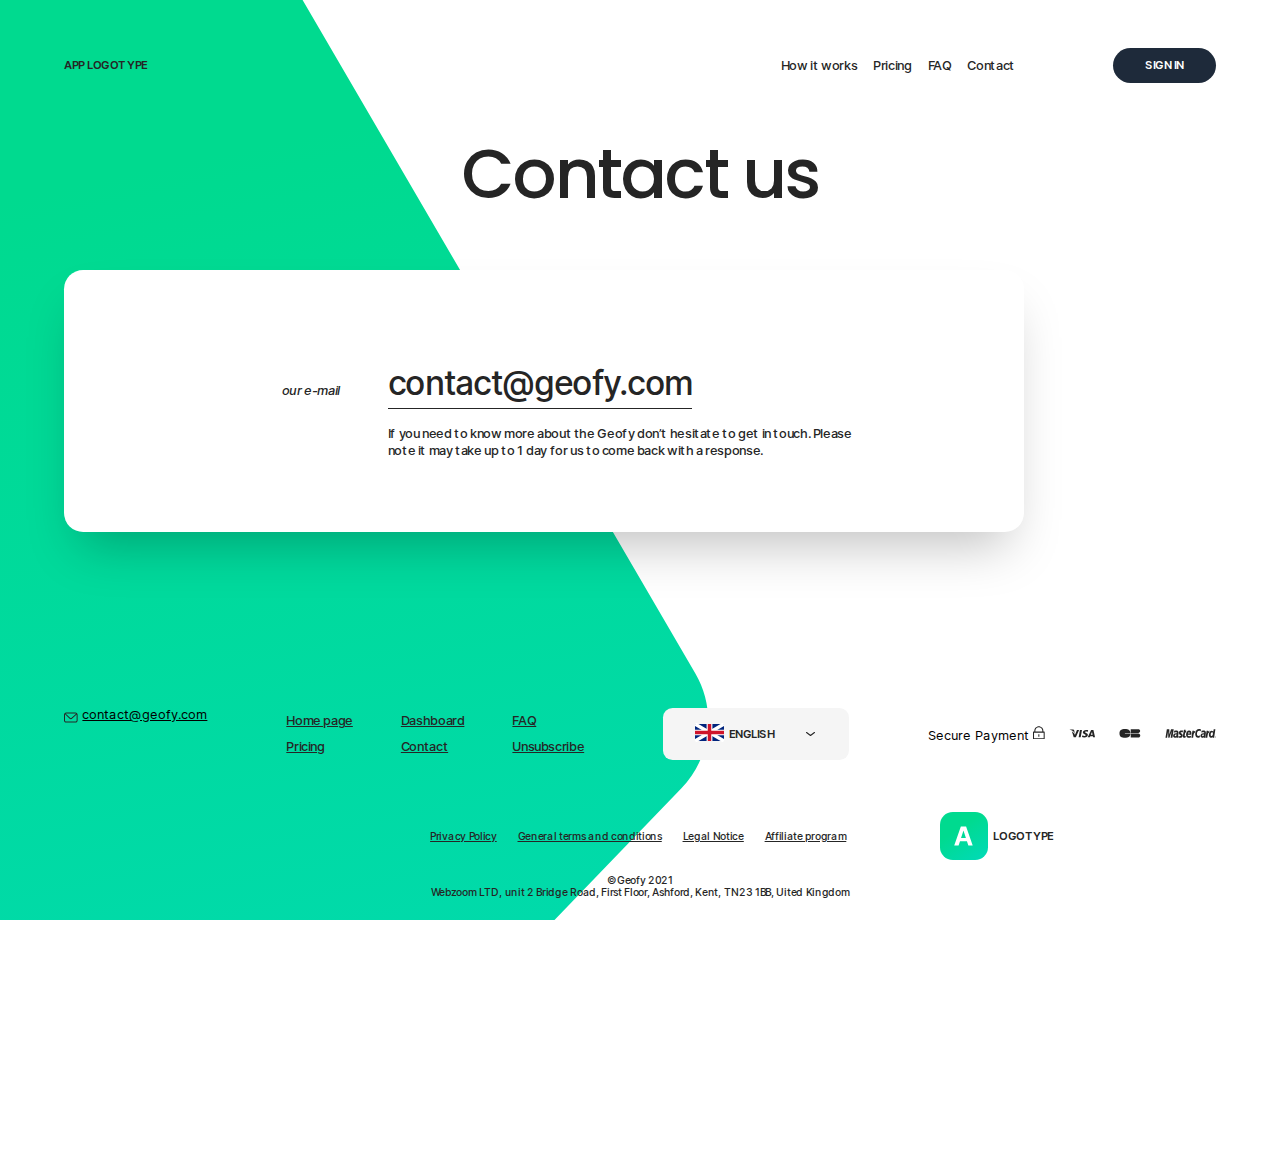
==== contact.html @ 16c87822 "Версия без попапа" ====
<!DOCTYPE html>
<html lang="en">

<head>
  <title>Site was developed by Vlas</title>
  <meta charset="UTF-8">
  <meta name="viewport" content="width=device-width, initial-scale=1.0">
  <meta name="description" content="Description of website">
  <meta name="keywords" content="Website">
  <!-- Inter FONT -->
  <link rel="stylesheet" href="fonts/inter/stylesheet.css">
  <!-- Manrope FONT -->
  <link rel="stylesheet" href="fonts/manrope/stylesheet.css">
  <!-- Poppins FONT -->
  <link rel="stylesheet" href="fonts/poppins/stylesheet.css">
  <!-- Slick SLIDER -->
  <link rel="stylesheet" href="css/slick/slick-theme.css">
  <link rel="stylesheet" href="css/slick/slick.css">
  <!-- Slick SLIDER -->
  <link rel="stylesheet" href="css/animate.css">
  <link rel="stylesheet" href="css/style.css">
</head>

<body>
  <header>
    <div class="wrapper">
      <div class="header"><a class="header__logo" href="index.html">App Logotype</a>
        <nav class="header__menu">
          <ul>
            <li><a href="index.html#how-id">How it works</a>
            </li>
            <li><a href="pricing.html">Pricing</a>
            </li>
            <li><a href="faq.html">FAQ</a>
            </li>
            <li><a href="contact.html">Contact</a>
            </li>
          </ul>
        </nav>
        <button class="header__singin btn">Sign in</button>
      </div>
    </div>
  </header>
  <div class="body-bgd_bottom">
    <img src="img/svg/bg-vector-element-bottom-3.svg" alt="bgd">
  </div>
  <main class="page-contact">
    <div class="wrapper">
      <h1>Contact us</h1>
      <section class="page-contact__block big-block">
        <div class="block__lft">
          <p>our e-mail</p>
        </div>
        <div class="block__rht"><a href="mailto:contact@geofy.com">contact@geofy.com</a>
          <p>If you need to know more about the Geofy don’t hesitate to get in touch. Please note it may take up to 1 day for us to come back with a response.</p>
        </div>
      </section>
    </div>
  </main>
  <footer>
    <div class="wrapper">
      <div class="footer">
        <div class="footer__top">
          <a class="footer__email" href="mailto:contact@geofy.com">
            <img src="img/svg/footer-mail.svg" alt="Ico"><span>contact@geofy.com</span>
          </a>
          <nav class="footer__menu">
            <ul>
              <li><a href="#">Home page</a>
              </li>
              <li><a href="#">Pricing</a>
              </li>
            </ul>
            <ul>
              <li><a href="#">Dashboard</a>
              </li>
              <li><a href="#">Contact</a>
              </li>
            </ul>
            <ul>
              <li><a href="#">FAQ</a>
              </li>
              <li><a href="#">Unsubscribe</a>
              </li>
            </ul>
          </nav>
          <div class="footer__languages select">
            <div class="select__head">
              <div class="languages__flag">
                <img src="img/svg/uk-flag.svg" alt="Uk">
              </div><span>English</span>
            </div>
            <div class="select__body">
              <ul>
                <li>
                  <div class="languages__flag">
                    <img src="img/svg/uk-flag.svg" alt="Uk">
                  </div><span>English</span>
                </li>
                <li>
                  <div class="languages__flag">
                    <img src="img/svg/pl-flag.svg" alt="Pl">
                  </div><span>Polish</span>
                </li>
                <li>
                  <div class="languages__flag">
                    <img src="img/svg/ua-flag.svg" alt="Ua">
                  </div><span>Ukrainian</span>
                </li>
              </ul>
            </div>
          </div>
          <ul class="footer__payment">
            <li><span>Secure Payment</span>
              <svg width="15" height="17" viewBox="0 0 15 17" fill="none" xmlns="http://www.w3.org/2000/svg">
                <path d="M6.66667 13.3V10.3667H7.93333V13.3H6.66667Z" fill="#252525" />
                <path fill-rule="evenodd" clip-rule="evenodd" d="M5.14422 0.795511C5.82768 0.51241 6.56022 0.366699 7.3 0.366699C8.03978 0.366699 8.77232 0.51241 9.45578 0.795511C10.1393 1.07861 10.7603 1.49356 11.2834 2.01666C11.8065 2.53977 12.2214 3.16078 12.5045 3.84425C12.7876 4.52772 12.9333 5.26025 12.9333 6.00003V7.03337H13.9667C14.1346 7.03337 14.2957 7.10009 14.4145 7.21886C14.5333 7.33764 14.6 7.49873 14.6 7.6667V16C14.6 16.168 14.5333 16.3291 14.4145 16.4479C14.2957 16.5666 14.1346 16.6334 13.9667 16.6334H0.633333C0.465362 16.6334 0.304272 16.5666 0.185499 16.4479C0.0667261 16.3291 0 16.168 0 16V7.6667C0 7.49873 0.0667259 7.33764 0.185499 7.21886C0.304272 7.10009 0.465363 7.03337 0.633333 7.03337H1.66667V6.00003C1.66667 5.26025 1.81238 4.52772 2.09548 3.84425C2.37858 3.16078 2.79353 2.53977 3.31663 2.01666C3.83973 1.49356 4.46075 1.07861 5.14422 0.795511ZM7.3 1.63337C6.14189 1.63337 5.03121 2.09342 4.2123 2.91233C3.39339 3.73124 2.93333 4.84192 2.93333 6.00003V7.03337H11.6667V6.00003C11.6667 4.84192 11.2066 3.73124 10.3877 2.91233C9.56879 2.09342 8.45811 1.63337 7.3 1.63337ZM13.3333 15.3667V8.30003H1.26667V15.3667H13.3333Z"
                fill="#252525" />
              </svg>
            </li>
            <li>
              <svg width="33" height="11" viewBox="0 0 33 11" fill="none" xmlns="http://www.w3.org/2000/svg">
                <path fill-rule="evenodd" clip-rule="evenodd" d="M30.5249 1.29821H28.5419C27.9261 1.29821 27.468 1.45979 27.1973 2.05142L23.3866 10.3685H26.0817C26.0817 10.3685 26.5214 9.25012 26.621 9.0052L29.9077 9.00902C29.9843 9.32582 30.2206 10.3685 30.2206 10.3685H32.6009L30.5249 1.29821ZM27.3597 7.14827C27.5709 6.62726 28.3822 4.61193 28.3822 4.61193C28.3683 4.63674 28.5914 4.0871 28.7241 3.74549L28.8971 4.52796L29.4912 7.14827H27.3597ZM23.5661 7.39891C23.5476 9.28383 21.7951 10.5002 19.0972 10.5002C17.9467 10.4887 16.8384 10.2705 16.2377 10.0167L16.5988 7.98545L16.9295 8.13049C17.7724 8.46892 18.3183 8.60569 19.3461 8.60569C20.0834 8.60569 20.8729 8.32706 20.8808 7.71953C20.8854 7.32194 20.5501 7.03885 19.5501 6.59354C18.5758 6.15905 17.2859 5.43129 17.3024 4.12782C17.3163 2.36377 19.1038 1.13281 21.6393 1.13281C22.634 1.13281 23.4301 1.33002 23.9384 1.51387L23.5912 3.48085L23.3602 3.37589C22.7519 3.1327 22.0977 3.0144 21.4393 3.02855C20.4346 3.02855 19.9686 3.43187 19.9686 3.80911C19.9633 4.23406 20.5125 4.51396 21.4102 4.93509C22.8935 5.58079 23.5773 6.36771 23.5661 7.39891ZM12.6329 1.29694L8.59109 10.3551L5.8761 10.3596L3.57764 2.79126C5.22987 3.81038 6.6372 5.42748 7.13293 6.55347L7.40093 7.48797L9.91393 1.29885L12.6329 1.29694ZM13.6706 1.28931H16.2383L14.6323 10.3647H12.0659L13.6699 1.28931H13.6706Z"
                fill="#252525" />
                <path d="M0.637307 0.5L0.600098 0.706082C4.09107 1.52536 6.40103 3.50187 7.35954 5.87758L6.38391 1.33514C6.21573 0.708964 5.72828 0.522338 5.12326 0.5H0.637307Z" fill="#252525" />
              </svg>
            </li>
            <li>
              <svg width="27" height="11" viewBox="0 0 27 11" fill="none" xmlns="http://www.w3.org/2000/svg">
                <path fill-rule="evenodd" clip-rule="evenodd" d="M7.40022 0C9.3384 0 11.5074 0.3905 12.746 1.44336C13.786 2.3265 14.1279 3.7015 14.1886 5.03486H7.38289V5.49293H14.1996C14.1996 7.01721 13.775 8.69393 12.5474 9.68864C11.316 10.6865 9.2801 11 7.40022 11C5.4644 11 3.45768 10.7211 2.21913 9.67214C1.05465 8.68528 0.60083 6.97243 0.60083 5.5C0.60083 4.09436 0.833253 2.53 1.90634 1.55729C3.15119 0.429 5.38325 0 7.40022 0ZM24.1143 5.49057C25.4994 5.55971 26.6008 6.765 26.6008 8.15571C26.5991 8.82337 26.34 9.46481 25.8771 9.94719C25.4142 10.4296 24.7831 10.7159 24.1143 10.747V10.7549H14.6456V5.49214H24.1143V5.49057ZM23.707 0.212928C23.7976 0.202714 23.9126 0.220786 24.0056 0.220786C24.3234 0.217764 24.6387 0.277756 24.9331 0.397277C25.2274 0.516798 25.4951 0.693465 25.7204 0.917015C25.9458 1.14057 26.1243 1.40654 26.2457 1.69949C26.3671 1.99244 26.4289 2.30653 26.4275 2.6235C26.4275 3.89164 25.4426 4.928 24.1915 5.03564H14.6456V0.212143L23.707 0.212928Z"
                fill="#252525" />
              </svg>
            </li>
            <li>
              <svg width="64" height="11" viewBox="0 0 64 11" fill="none" xmlns="http://www.w3.org/2000/svg">
                <path fill-rule="evenodd" clip-rule="evenodd" d="M42.0417 8.81875C42.7534 8.81875 43.7875 8.27282 43.7875 8.27282L43.41 10.6958C43.41 10.6958 42.2745 11 41.5636 11C39.0439 11 37.7653 9.17064 37.7653 6.40152C37.7653 2.22483 40.1355 0 42.5709 0C43.6711 0 44.9482 0.543464 44.9482 0.543464L44.6038 2.89655C44.6038 2.89655 43.7403 2.26183 42.6669 2.26183C41.2309 2.26183 39.9428 3.70394 39.9428 6.32506C39.9428 7.61589 40.5428 8.81875 42.0425 8.81875H42.0417ZM62.6469 9.58667C62.5453 9.64371 62.4621 9.73097 62.4078 9.83743C62.3514 9.93924 62.3217 10.0548 62.3217 10.1725C62.3217 10.2901 62.3514 10.4057 62.4078 10.5075C62.4637 10.6144 62.5431 10.6991 62.6438 10.7591C62.7414 10.8175 62.852 10.848 62.9645 10.8475C63.0769 10.8469 63.1873 10.8154 63.2843 10.756C63.3814 10.6966 63.4618 10.6115 63.5174 10.5093C63.5729 10.407 63.6017 10.2913 63.6008 10.1737C63.6015 10.0556 63.5725 9.93933 63.5167 9.83661C63.4621 9.73004 63.3783 9.64299 63.276 9.58667C63.1802 9.52949 63.0718 9.49943 62.9615 9.49943C62.8511 9.49943 62.7427 9.52949 62.6469 9.58667ZM63.4255 9.89087C63.4727 9.97565 63.4979 10.0719 63.4983 10.1701C63.4987 10.2682 63.4744 10.3647 63.4278 10.45C63.3813 10.5356 63.3141 10.607 63.233 10.657C63.1518 10.7071 63.0596 10.734 62.9654 10.7353C62.8711 10.7348 62.7786 10.7084 62.6972 10.6588C62.6158 10.6091 62.5483 10.5379 62.5015 10.4524C62.4547 10.3668 62.4303 10.2699 62.4307 10.1713C62.4311 10.0727 62.4563 9.97602 62.5038 9.89087C62.5504 9.80616 62.6175 9.7358 62.6984 9.68686C62.7793 9.63793 62.8711 9.61217 62.9646 9.61217C63.0581 9.61217 63.1499 9.63793 63.2308 9.68686C63.3117 9.7358 63.3789 9.80616 63.4255 9.89087ZM54.8545 7.33388C54.8545 9.1542 55.7148 10.9367 57.4708 10.9367C58.7362 10.9367 59.4368 10.0093 59.4368 10.0093L59.3448 10.8019H61.3973L63.011 0.242544L60.894 0.246655L60.4387 3.21803C60.4387 3.21803 59.6452 2.06286 58.4011 2.06286C56.4658 2.06368 54.8545 4.51708 54.8545 7.3347V7.33388ZM59.9126 6.04059C59.9126 7.21384 59.3613 8.7801 58.2179 8.7801C57.4575 8.7801 57.1012 8.11002 57.1012 7.05681C57.1012 5.33433 57.8365 4.19889 58.7645 4.19889C59.5226 4.20054 59.9126 4.74894 59.9126 6.04059ZM62.6815 9.81934V10.5445H62.794V10.2362H62.8585C62.8978 10.2362 62.9292 10.2444 62.9481 10.2609C62.9951 10.3116 63.0348 10.3692 63.0661 10.4319L63.125 10.5462H63.2627L63.1785 10.4031C63.1493 10.3517 63.1154 10.3035 63.0771 10.2592C63.0603 10.2425 63.0401 10.2298 63.0181 10.2222C63.0718 10.2201 63.1227 10.1965 63.1604 10.1564C63.1914 10.1252 63.2107 10.0834 63.2147 10.0386C63.2187 9.99381 63.2073 9.94899 63.1824 9.91225C63.1613 9.88042 63.1318 9.85559 63.0975 9.84072C63.0406 9.82333 62.9813 9.81611 62.9221 9.81934H62.6815ZM63.0794 9.96734C63.093 9.98853 63.0989 10.0141 63.096 10.0394C63.0931 10.0648 63.0817 10.0882 63.0637 10.1055C63.0385 10.1268 62.9961 10.1359 62.9324 10.1359H62.7963V9.91718H62.9221C62.9772 9.91718 63.0126 9.9213 63.0346 9.92869C63.0526 9.93708 63.0681 9.95044 63.0794 9.96734ZM48.2794 2.00531C46.8293 2.00531 45.7213 2.49451 45.7213 2.49451L45.4145 4.40773C45.4145 4.40773 46.3299 4.01637 47.714 4.01637C48.5004 4.01637 49.076 4.10845 49.076 4.781C49.076 5.1888 49.0037 5.34009 49.0037 5.34009C49.0037 5.34009 48.3856 5.28664 48.0962 5.28664C46.2717 5.28664 44.3553 6.10389 44.3553 8.57785C44.3553 10.5256 45.6135 10.9704 46.3928 10.9704C47.8807 10.9704 48.524 9.95418 48.5578 9.95089L48.4886 10.8002H50.3453L51.1741 4.68563C51.1789 2.08835 49.0257 2.00531 48.2794 2.00531ZM47.2398 9.10898C46.5831 9.10898 46.4141 8.58278 46.4141 8.26953C46.4141 7.66193 46.727 6.93183 48.2739 6.93183C48.6333 6.93266 48.6718 6.97212 48.7332 6.98363C48.7725 7.35772 48.509 9.10815 47.239 9.10815L47.2398 9.10898ZM55.0692 4.71111C53.6049 4.16601 53.4924 7.14889 52.8751 10.8265H50.7094L52.0266 2.21907H53.9926L53.8039 3.46715C53.8039 3.46715 54.5061 2.11055 55.4514 2.11055C55.7266 2.11055 55.8571 2.1385 55.8571 2.1385C55.5772 2.73869 55.3279 3.28956 55.0692 4.71194V4.71111ZM25.7656 0.92249L25.5509 2.21743H26.6047L26.3342 4.30578H25.2175L24.6253 8.15853C24.5781 8.46192 24.6591 8.87465 25.3936 8.87465C25.5808 8.87465 25.7931 8.80888 25.9378 8.80888L25.6736 10.6966C25.4613 10.7583 24.8612 10.9827 24.0914 10.9885C23.1084 10.9984 22.4092 10.4171 22.4092 9.10569C22.4092 8.22595 23.6085 0.970177 23.6557 0.92249H25.7656ZM30.0365 1.96995C32.3533 1.96995 33.0453 3.75409 33.0453 5.21758C33.0453 5.80298 32.7677 7.2418 32.7677 7.2418H28.4787C28.4787 7.2418 28.0823 9.02018 30.3487 9.02018C31.4127 9.02018 32.59 8.47343 32.59 8.47343L32.218 10.6144C32.218 10.6144 31.537 10.9794 29.9886 10.9794C28.3112 10.9794 26.3428 10.2345 26.3428 7.09627C26.3428 4.37649 27.914 1.97078 30.0365 1.96995ZM14.064 2.00531C14.8111 2.00531 16.9619 2.08917 16.9634 4.68563L16.1346 10.801H14.2763L14.3455 9.95254C14.3133 9.955 13.67 10.9712 12.1806 10.9712C11.3997 10.9712 10.143 10.5264 10.143 8.57867C10.143 6.10472 12.0602 5.28747 13.8862 5.28747C14.1733 5.28747 14.793 5.34091 14.793 5.34091C14.793 5.34091 14.863 5.18963 14.863 4.78182C14.863 4.10928 14.2889 4.01719 13.5025 4.01719C12.1161 4.01719 11.2015 4.40855 11.2015 4.40855L11.5082 2.49451C11.5082 2.49451 12.617 2.00531 14.064 2.00531ZM20.5368 2.02011C21.7432 2.02011 22.4847 2.19441 22.4847 2.19441L22.2174 4.15367C22.2174 4.15367 21.0732 4.05501 20.7767 4.05501C20.0241 4.05583 19.6152 4.22849 19.6152 4.78018C19.6152 5.8893 22.1301 5.3442 22.1301 8.10345C22.1301 11.0551 19.4131 10.9252 18.9381 10.9252C17.1671 10.9252 16.6198 10.6687 16.5694 10.6539L16.851 8.71104C16.8541 8.69624 17.7396 9.0506 18.7265 9.0506C19.2951 9.0506 20.0335 8.99141 20.0335 8.27775C20.0335 7.20398 17.3912 7.46379 17.3912 4.91913C17.3912 2.67621 18.975 2.02011 20.5368 2.02011ZM37.7275 2.11219C38.0027 2.1089 38.1349 2.13768 38.1349 2.13768C37.8541 2.73952 37.6064 3.29038 37.3492 4.71358C35.885 4.16847 35.7702 7.15218 35.1552 10.8282H32.9895L34.3067 2.22154H36.2719L36.0816 3.46879C36.0816 3.46879 36.7815 2.11219 37.7267 2.11219H37.7275ZM5.36877 0.235967L5.4765 6.72464L7.55653 0.235967H10.8987L9.23471 10.8109H7.07368L8.27608 2.839L5.5638 10.8109H4.11053L3.9218 2.839L2.6376 10.8109H0.60083L2.28844 0.235967H5.36877ZM14.0561 6.93183C12.5093 6.93183 12.1955 7.66358 12.1955 8.27035C12.1955 8.5836 12.3669 9.10898 13.0212 9.10898C14.2936 9.10898 14.5563 7.35772 14.5154 6.98363C14.4548 6.97212 14.4171 6.9343 14.0561 6.93183ZM30.0436 3.95964C28.8931 3.95964 28.6721 5.3368 28.6721 5.48068H31.0148C31.0148 5.36804 31.235 3.95964 30.0436 3.95964Z"
                fill="#252525" />
              </svg>
            </li>
          </ul>
        </div>
        <div class="footer__center">
          <ul class="footer__info">
            <li><a href="privacy-policy.html">Privacy Policy</a>
            </li>
            <li><a href="#">General terms and conditions</a>
            </li>
            <li><a href="#">Legal Notice</a>
            </li>
            <li><a href="#">Affiliate program</a>
            </li>
          </ul>
          <a class="footer__logo" href="#">
            <img src="img/svg/logo-footer.svg" alt="Logo"><span>Logotype</span>
          </a>
        </div>
        <div class="footer__copyright">©Geofy 2021</div>
        <div class="footer__location">Webzoom LTD, unit 2 Bridge Road, First Floor, Ashford, Kent, TN23 1BB, Uited Kingdom</div>
      </div>
    </div>
  </footer>
  <!-- jQuery JS -->
  <!-- slick JS -->
  <!-- wow JS -->
  <!-- main JS -->
  <script src="js/main.js"></script>
</body>

</html>
---- fonts/inter/stylesheet.css ----
@font-face {
    font-family: 'Inter';
    src: url('Inter-ExtraBold.woff') format('woff');
    font-weight: bold;
    font-style: normal;
    font-display: swap;
}

@font-face {
    font-family: 'Inter';
    src: url('Inter-Bold.woff') format('woff');
    font-weight: bold;
    font-style: normal;
    font-display: swap;
}

@font-face {
    font-family: 'Inter';
    src: url('Inter-BoldItalic.woff') format('woff');
    font-weight: bold;
    font-style: italic;
    font-display: swap;
}

@font-face {
    font-family: 'Inter';
    src: url('Inter-ExtraBoldItalic.woff') format('woff');
    font-weight: bold;
    font-style: italic;
    font-display: swap;
}

@font-face {
    font-family: 'Inter';
    src: url('Inter-ThinItalic.woff') format('woff');
    font-weight: 100;
    font-style: italic;
    font-display: swap;
}

@font-face {
    font-family: 'Inter';
    src: url('Inter-ExtraLight.woff') format('woff');
    font-weight: 200;
    font-style: normal;
    font-display: swap;
}

@font-face {
    font-family: 'Inter';
    src: url('Inter-ExtraLightItalic.woff') format('woff');
    font-weight: 200;
    font-style: italic;
    font-display: swap;
}

@font-face {
    font-family: 'Inter';
    src: url('Inter-Light.woff') format('woff');
    font-weight: 300;
    font-style: normal;
    font-display: swap;
}

@font-face {
    font-family: 'Inter';
    src: url('Inter-Thin.woff') format('woff');
    font-weight: 100;
    font-style: normal;
    font-display: swap;
}

@font-face {
    font-family: 'Inter';
    src: url('Inter-SemiBoldItalic.woff') format('woff');
    font-weight: 600;
    font-style: italic;
    font-display: swap;
}

@font-face {
    font-family: 'Inter';
    src: url('Inter-Italic.woff') format('woff');
    font-weight: normal;
    font-style: italic;
    font-display: swap;
}

@font-face {
    font-family: 'Inter';
    src: url('Inter-SemiBold.woff') format('woff');
    font-weight: 600;
    font-style: normal;
    font-display: swap;
}

@font-face {
    font-family: 'Inter';
    src: url('Inter-MediumItalic.woff') format('woff');
    font-weight: 500;
    font-style: italic;
    font-display: swap;
}

@font-face {
    font-family: 'Inter';
    src: url('Inter-Regular.woff') format('woff');
    font-weight: normal;
    font-style: normal;
    font-display: swap;
}

@font-face {
    font-family: 'Inter';
    src: url('Inter-LightItalic.woff') format('woff');
    font-weight: 300;
    font-style: italic;
    font-display: swap;
}

@font-face {
    font-family: 'Inter';
    src: url('Inter-Medium.woff') format('woff');
    font-weight: 500;
    font-style: normal;
    font-display: swap;
}
---- fonts/manrope/stylesheet.css ----
@font-face {
    font-family: 'Manrope';
    src: url('Manrope-ExtraLight.woff') format('woff');
    font-weight: 200;
    font-style: normal;
    font-display: swap;
}

@font-face {
    font-family: 'Manrope';
    src: url('Manrope-Bold.woff') format('woff');
    font-weight: bold;
    font-style: normal;
    font-display: swap;
}

@font-face {
    font-family: 'Manrope';
    src: url('Manrope-Medium.woff') format('woff');
    font-weight: 500;
    font-style: normal;
    font-display: swap;
}

@font-face {
    font-family: 'Manrope';
    src: url('Manrope-Regular.woff') format('woff');
    font-weight: normal;
    font-style: normal;
    font-display: swap;
}

@font-face {
    font-family: 'Manrope';
    src: url('Manrope-SemiBold.woff') format('woff');
    font-weight: 600;
    font-style: normal;
    font-display: swap;
}

@font-face {
    font-family: 'Manrope';
    src: url('Manrope-ExtraBold.woff') format('woff');
    font-weight: bold;
    font-style: normal;
    font-display: swap;
}

@font-face {
    font-family: 'Manrope';
    src: url('Manrope-Light.woff') format('woff');
    font-weight: 300;
    font-style: normal;
    font-display: swap;
}
---- fonts/poppins/stylesheet.css ----
@font-face {
    font-family: 'Poppins';
    src: url('Poppins-ExtraBoldItalic.woff') format('woff');
    font-weight: bold;
    font-style: italic;
    font-display: swap;
}

@font-face {
    font-family: 'Poppins';
    src: url('Poppins-BoldItalic.woff') format('woff');
    font-weight: bold;
    font-style: italic;
    font-display: swap;
}

@font-face {
    font-family: 'Poppins';
    src: url('Poppins-ExtraBold.woff') format('woff');
    font-weight: bold;
    font-style: normal;
    font-display: swap;
}

@font-face {
    font-family: 'Poppins';
    src: url('Poppins-Black.woff') format('woff');
    font-weight: 900;
    font-style: normal;
    font-display: swap;
}

@font-face {
    font-family: 'Poppins';
    src: url('Poppins-BlackItalic.woff') format('woff');
    font-weight: 900;
    font-style: italic;
    font-display: swap;
}

@font-face {
    font-family: 'Poppins';
    src: url('Poppins-Bold.woff') format('woff');
    font-weight: bold;
    font-style: normal;
    font-display: swap;
}

@font-face {
    font-family: 'Poppins';
    src: url('Poppins-SemiBold.woff') format('woff');
    font-weight: 600;
    font-style: normal;
    font-display: swap;
}

@font-face {
    font-family: 'Poppins';
    src: url('Poppins-Regular.woff') format('woff');
    font-weight: normal;
    font-style: normal;
    font-display: swap;
}

@font-face {
    font-family: 'Poppins';
    src: url('Poppins-ExtraLightItalic.woff') format('woff');
    font-weight: 200;
    font-style: italic;
    font-display: swap;
}

@font-face {
    font-family: 'Poppins';
    src: url('Poppins-Medium.woff') format('woff');
    font-weight: 500;
    font-style: normal;
    font-display: swap;
}

@font-face {
    font-family: 'Poppins';
    src: url('Poppins-Thin.woff') format('woff');
    font-weight: 100;
    font-style: normal;
    font-display: swap;
}

@font-face {
    font-family: 'Poppins';
    src: url('Poppins-Light.woff') format('woff');
    font-weight: 300;
    font-style: normal;
    font-display: swap;
}

@font-face {
    font-family: 'Poppins';
    src: url('Poppins-SemiBoldItalic.woff') format('woff');
    font-weight: 600;
    font-style: italic;
    font-display: swap;
}

@font-face {
    font-family: 'Poppins';
    src: url('Poppins-MediumItalic.woff') format('woff');
    font-weight: 500;
    font-style: italic;
    font-display: swap;
}

@font-face {
    font-family: 'Poppins';
    src: url('Poppins-ExtraLight.woff') format('woff');
    font-weight: 200;
    font-style: normal;
    font-display: swap;
}

@font-face {
    font-family: 'Poppins';
    src: url('Poppins-Italic.woff') format('woff');
    font-weight: normal;
    font-style: italic;
    font-display: swap;
}

@font-face {
    font-family: 'Poppins';
    src: url('Poppins-LightItalic.woff') format('woff');
    font-weight: 300;
    font-style: italic;
    font-display: swap;
}

@font-face {
    font-family: 'Poppins';
    src: url('Poppins-ThinItalic.woff') format('woff');
    font-weight: 100;
    font-style: italic;
    font-display: swap;
}
---- css/style.css ----
html {
  line-height: 1.15;
  -webkit-text-size-adjust: 100%
}
body {
  margin: 0
}
main {
  display: block
}
h1 {
  font-size: 2em;
  margin: .67em 0
}
hr {
  -webkit-box-sizing: content-box;
  box-sizing: content-box;
  height: 0;
  overflow: visible
}
pre {
  font-family: monospace,monospace;
  font-size: 1em
}
a {
  background-color: transparent
}
abbr[title] {
  border-bottom: none;
  text-decoration: underline;
  -webkit-text-decoration: underline dotted;
  text-decoration: underline dotted
}
b,
strong {
  font-weight: bolder
}
code,
kbd,
samp {
  font-family: monospace,monospace;
  font-size: 1em
}
small {
  font-size: 80%
}
sub,
sup {
  font-size: 75%;
  line-height: 0;
  position: relative;
  vertical-align: baseline
}
sub {
  bottom: -.25em
}
sup {
  top: -.5em
}
img {
  border-style: none
}
button,
input,
optgroup,
select,
textarea {
  font-family: inherit;
  font-size: 100%;
  line-height: 1.15;
  margin: 0
}
button,
input {
  overflow: visible
}
button,
select {
  text-transform: none
}
[type=button],
[type=reset],
[type=submit],
button {
  -webkit-appearance: button
}
[type=button]::-moz-focus-inner,
[type=reset]::-moz-focus-inner,
[type=submit]::-moz-focus-inner,
button::-moz-focus-inner {
  border-style: none;
  padding: 0
}
[type=button]:-moz-focusring,
[type=reset]:-moz-focusring,
[type=submit]:-moz-focusring,
button:-moz-focusring {
  outline: 1px dotted ButtonText
}
fieldset {
  padding: .35em .75em .625em
}
legend {
  -webkit-box-sizing: border-box;
  box-sizing: border-box;
  color: inherit;
  display: table;
  max-width: 100%;
  padding: 0;
  white-space: normal
}
progress {
  vertical-align: baseline
}
textarea {
  overflow: auto
}
[type=checkbox],
[type=radio] {
  -webkit-box-sizing: border-box;
  box-sizing: border-box;
  padding: 0
}
[type=number]::-webkit-inner-spin-button,
[type=number]::-webkit-outer-spin-button {
  height: auto
}
[type=search] {
  -webkit-appearance: textfield;
  outline-offset: -2px
}
[type=search]::-webkit-search-decoration {
  -webkit-appearance: none
}
::-webkit-file-upload-button {
  -webkit-appearance: button;
  font: inherit
}
details {
  display: block
}
summary {
  display: list-item
}
template {
  display: none
}
[hidden] {
  display: none
}
* {
  margin: 0;
  padding: 0;
  -webkit-box-sizing: border-box;
  box-sizing: border-box;
  font-family: Inter,sans-serif
}
a {
  text-decoration: none;
  color: #000
}
a:active,
a:focus,
a:hover {
  color: #000
}
table,
table tbody,
table tfoot,
table tfoot tr tf,
table thead,
table tr,
table tr th,
tr td {
  margin: 0;
  padding: 0;
  background: 0 0;
  border: none;
  border-collapse: collapse;
  border-spacing: 0;
  background-image: none
}
h1,
h2,
h3,
h4,
h5,
h6 {
  margin: 0
}
ul {
  list-style-type: none
}
.sides {
  display: -webkit-box;
  display: -ms-flexbox;
  display: flex
}
h1 {
  font-family: Poppins;
  font-style: normal;
  font-weight: 500;
  font-size: 86px;
  line-height: 90%;
  letter-spacing: -.04em;
  max-width: 725px;
  color: #252525
}
h1 span {
  color: #018868
}
.btn {
  background: #1e2a3a;
  border-radius: 120px;
  padding: 15px 40px;
  font-weight: 600;
  font-size: 14px;
  line-height: 100%;
  letter-spacing: -.04em;
  text-transform: uppercase;
  color: #fff;
  cursor: pointer;
  border: none;
  display: block
}
.btn:active,
.btn:hover {
  background: #0a1626
}
.btn img,
.btn svg {
  margin-left: 5px
}
.btn-2 {
  background: #dde4ee;
  border-radius: 120px;
  padding: 15px 40px;
  font-weight: 600;
  font-size: 14px;
  line-height: 100%;
  letter-spacing: -.04em;
  text-transform: uppercase;
  color: #1e2a3a;
  border: none;
  cursor: pointer
}
.btn-2:hover {
  background: #c3cADFFF
}
.wrapper {
  max-width: calc(1440px + 30px);
  margin: 0 auto;
  width: 100%;
  padding-left: 15px;
  padding-right: 15px
}
body {
  position: relative
}
.body-bgd_top {
  position: absolute;
  top: 0;
  right: 0;
  z-index: -1
}
.body-bgd_bottom {
  position: absolute;
  bottom: 0;
  left: 0;
  z-index: -1
}
.header {
  padding-top: 60px;
  padding-bottom: 76px;
  display: -webkit-box;
  display: -ms-flexbox;
  display: flex;
  -webkit-box-align: center;
  -ms-flex-align: center;
  align-items: center
}
.header__logo {
  font-weight: 600;
  font-size: 14px;
  line-height: 100%;
  letter-spacing: -.04em;
  text-transform: uppercase;
  color: #252525
}
.header__menu {
  margin-left: auto
}
.header__menu ul {
  display: -webkit-box;
  display: -ms-flexbox;
  display: flex;
  -webkit-box-align: center;
  -ms-flex-align: center;
  align-items: center;
  width: 100%
}
.header__menu a {
  font-weight: 500;
  font-size: 16px;
  line-height: 140%;
  letter-spacing: -.03em;
  white-space: nowrap;
  color: #252525;
  margin: 0 10px;
  cursor: pointer;
  position: relative
}
.header__menu a:hover:after {
  width: 100%
}
.header__menu a:after {
  content: '';
  background: #252525;
  bottom: -2px;
  height: 1px;
  left: 50%;
  -webkit-transform: translateX(-50%);
  -ms-transform: translateX(-50%);
  transform: translateX(-50%);
  width: 0;
  -webkit-transition: all .3s ease;
  -o-transition: all .3s ease;
  transition: all .3s ease;
  position: absolute;
  display: block
}
.header__singin {
  margin-left: 113px
}
.select_open .select__body {
  display: block
}
.select__body {
  display: none
}
.select__head {
  cursor: pointer;
  display: -webkit-box;
  display: -ms-flexbox;
  display: flex;
  -webkit-box-align: center;
  -ms-flex-align: center;
  align-items: center
}
.select__head span {
  margin-left: 6px;
  font-weight: 600;
  font-size: 14px;
  line-height: 100%;
  letter-spacing: -.04em;
  text-transform: uppercase;
  color: #252525
}
.block-1 .select__body {
  position: absolute;
  background: #f5f5f5;
  border-radius: 12px;
  width: 100%;
  left: 0;
  top: calc(100% + 10px);
  padding: 12px 0
}
.block-1 .select__body ul {
  max-height: 222px;
  overflow: auto;
  margin-right: 18px
}
.block-1 .select__body ul::-webkit-scrollbar {
  width: 2px;
  height: 2px;
  background: #dde4ee
}
.block-1 .select__body ul::-webkit-scrollbar-thumb {
  background: #000
}
.block-1 .select__body li {
  padding: 4px 40px;
  cursor: pointer
}
.block-1 .select__body li:hover {
  background: #dde4ee
}
.block-1 .sides {
  -webkit-box-align: center;
  -ms-flex-align: center;
  align-items: center;
  position: relative
}
.block-1 .sides__lft {
  margin-top: -170px
}
.block-1 .suptitle {
  font-weight: 600;
  font-size: 14px;
  line-height: 100%;
  letter-spacing: -.04em;
  text-transform: uppercase;
  color: #252525
}
.block-1 .subtitle {
  font-weight: 500;
  font-size: 16px;
  line-height: 140%;
  margin-top: 40px;
  max-width: 353px;
  letter-spacing: -.03em;
  color: #252525
}
.block-1 .input {
  background: #fff;
  border: 1px solid #1e2a3a;
  border-radius: 60px;
  padding: 18px 40px;
  display: -webkit-box;
  display: -ms-flexbox;
  display: flex;
  -webkit-box-align: center;
  -ms-flex-align: center;
  align-items: center;
  position: relative
}
.block-1 .input button {
  display: -webkit-box;
  display: -ms-flexbox;
  display: flex;
  cursor: pointer;
  -webkit-box-align: center;
  -ms-flex-align: center;
  align-items: center;
  width: 100%;
  background: 0 0;
  white-space: nowrap;
  border: none
}
.block-1 .input button span {
  font-weight: 600;
  font-size: 14px;
  line-height: 100%;
  letter-spacing: -.04em;
  text-transform: uppercase;
  color: #252525;
  margin-right: 5px
}
.block-1 .input button svg {
  margin-top: -2px
}
.block-1 .input input {
  font-weight: 600;
  font-size: 14px;
  line-height: 100%;
  letter-spacing: -.04em;
  text-transform: uppercase;
  width: 100%;
  padding-left: 5px;
  border: none;
  outline: 0
}
.block-1 .input input:invalid + .error {
  display: block
}
.block-1 .input input::-webkit-input-placeholder {
  color: #252525;
  opacity: .3
}
.block-1 .input input::-moz-placeholder {
  color: #252525;
  opacity: .3
}
.block-1 .input input:-ms-input-placeholder {
  color: #252525;
  opacity: .3
}
.block-1 .input input::-ms-input-placeholder {
  color: #252525;
  opacity: .3
}
.block-1 .input input::placeholder {
  color: #252525;
  opacity: .3
}
.block-1 form {
  max-width: 473px;
  margin-top: 60px
}
.block-1 form .error {
  font-weight: 600;
  font-size: 14px;
  line-height: 100%;
  letter-spacing: -.04em;
  text-transform: uppercase;
  color: #f5f5f5;
  background: #f44545;
  border-radius: 120px;
  padding: 4px 6px;
  position: absolute;
  left: 114px;
  top: -11px;
  display: none
}
.block-1 form p {
  font-weight: 500;
  font-size: 13px;
  line-height: 120%;
  margin-top: 10px;
  letter-spacing: -.03em;
  color: #252525
}
.block-1 .rht__bgd {
  position: absolute;
  right: 0;
  top: 50%;
  z-index: 0;
  -webkit-transform: translateY(-50%);
  -ms-transform: translateY(-50%);
  transform: translateY(-50%)
}
.block-1 .sides__rht {
  margin-left: auto
}
.block-1 .rht__img {
  position: relative;
  z-index: 1;
  margin-right: 148px
}
.block-1 .rht__block {
  position: absolute;
  z-index: 2;
  background: #f5f5f5;
  padding: 30px 20px;
  -webkit-box-shadow: 0 34px 64px -20px rgba(0,0,0,.25);
  box-shadow: 0 34px 64px -20px rgba(0,0,0,.25);
  border-radius: 24px;
  width: 100%;
  max-width: 300px;
  bottom: 280px;
  right: 380px
}
.block-1 .rht__block a {
  font-weight: 700;
  font-size: 13px;
  line-height: 130%;
  letter-spacing: -.02em;
  color: #252525;
  margin-bottom: 1px;
  display: block
}
.block-1 .rht__block p {
  font-weight: 500;
  font-size: 11px;
  line-height: 120%;
  letter-spacing: -.03em;
  color: #252525
}
.block-1 .block__top {
  display: -webkit-box;
  display: -ms-flexbox;
  display: flex;
  -webkit-box-align: center;
  -ms-flex-align: center;
  align-items: center;
  -webkit-box-pack: justify;
  -ms-flex-pack: justify;
  justify-content: space-between;
  margin-bottom: 46px
}
.block-1 .block__top data {
  font-style: italic;
  font-weight: 500;
  font-size: 11px;
  line-height: 130%;
  letter-spacing: -.03em;
  color: #252525;
  display: -webkit-box;
  display: -ms-flexbox;
  display: flex;
  -webkit-box-align: center;
  -ms-flex-align: center;
  align-items: center
}
.block-1 .block__top data:after {
  content: '';
  min-width: 14px;
  width: 14px;
  height: 14px;
  background: #1e2a3a;
  border-radius: 120px;
  margin-left: 10px;
  display: block
}
.block-1 .top__lft {
  background: #1e2a3a;
  border-radius: 120px;
  display: -webkit-box;
  display: -ms-flexbox;
  display: flex;
  -webkit-box-align: center;
  -ms-flex-align: center;
  align-items: center;
  padding: 4px 6px
}
.block-1 .top__lft svg {
  margin-top: -3px
}
.block-1 .top__lft span {
  font-weight: 600;
  font-size: 9px;
  line-height: 120%;
  letter-spacing: -.04em;
  text-transform: uppercase;
  color: #f5f5f5;
  margin-left: 2px
}
.block-2 {
  margin: 130px 0
}
.block-2__map {
  text-align: center
}
.block-2__info {
  display: -webkit-box;
  display: -ms-flexbox;
  display: flex;
  -webkit-box-align: center;
  -ms-flex-align: center;
  align-items: center
}
.block-2__info img {
  margin-right: 20px
}
.block-2__info h4 {
  font-weight: 700;
  font-size: 24px;
  line-height: 140%;
  letter-spacing: -.03em;
  color: #252525
}
.block-2__info p {
  max-width: 231px;
  font-weight: 500;
  font-size: 16px;
  line-height: 140%;
  letter-spacing: -.03em;
  color: #252525
}
.block-2__info_1 {
  margin-left: 289px;
  margin-bottom: 60px
}
.block-2__info_2 {
  margin-left: 168px;
  margin-bottom: 20px
}
.block-2__info_3 {
  margin-top: 20px;
  -webkit-box-pack: center;
  -ms-flex-pack: center;
  justify-content: center
}
.block-2__info_4 {
  margin-right: 362px;
  margin-left: auto;
  margin-top: 60px;
  -webkit-box-pack: end;
  -ms-flex-pack: end;
  justify-content: flex-end
}
.block-3 {
  overflow: hidden;
  padding: 95px 0;
  margin: -95px 0
}
.block-3 .wrapper {
  position: relative
}
.block-3__bgd {
  position: absolute;
  z-index: 0;
  top: -100px;
  left: 0
}
.block-3 .sides {
  -webkit-box-align: center;
  -ms-flex-align: center;
  align-items: center
}
.block-3 .sides__rht {
  position: relative;
  margin-left: 124px
}
.block-3 .sides__lft {
  margin-left: 148px;
  position: relative
}
.block-3 ul {
  margin-top: 40px;
  margin-left: 218px;
  margin-bottom: 60px
}
.block-3 li {
  font-weight: 500;
  font-size: 16px;
  line-height: 140%;
  letter-spacing: -.03em;
  color: #252525;
  display: -webkit-box;
  display: -ms-flexbox;
  display: flex;
  max-width: 376px;
  margin: 15px 0
}
.block-3 li:before {
  content: '';
  background: url(../img/svg/block-3-li.svg) no-repeat;
  min-width: 14px;
  margin-right: 10px;
  width: 20px;
  height: 20px;
  background-size: contain;
  display: block
}
.block-3 h2 {
  font-family: Poppins;
  font-style: normal;
  font-weight: 500;
  font-size: 66px;
  line-height: 100%;
  letter-spacing: -.04em;
  color: #252525
}
.block-3 h2 span {
  color: #018868
}
.block-3__start {
  margin-left: 246px
}
.block-4 {
  margin: 95px 0
}
.block-4 h2 {
  font-family: Poppins;
  font-style: normal;
  font-weight: 500;
  font-size: 42px;
  line-height: 100%;
  letter-spacing: -.04em;
  color: #018868;
  text-align: center;
  margin-bottom: 40px
}
.block-4 ol {
  display: -webkit-box;
  display: -ms-flexbox;
  display: flex;
  -ms-flex-pack: distribute;
  justify-content: space-around
}
.block-4 li {
  display: -webkit-box;
  display: -ms-flexbox;
  display: flex
}
.block-4 li h4 {
  font-weight: 700;
  font-size: 24px;
  line-height: 140%;
  letter-spacing: -.03em;
  color: #252525
}
.block-4 li p {
  font-weight: 500;
  font-size: 16px;
  line-height: 140%;
  letter-spacing: -.03em;
  max-width: 231px;
  color: #252525
}
ol {
  counter-reset: ol;
  list-style-type: none
}
ol li {
  counter-increment: ol
}
ol li:before {
  content: "( " counter(ol) " )";
  margin-right: 30px;
  font-style: italic;
  font-weight: 500;
  font-size: 16px;
  line-height: 140%;
  letter-spacing: -.03em;
  color: #252525;
  margin-top: 5px
}
footer {
  margin-top: 220px;
  padding-bottom: 30px
}
.footer__languages {
  margin-left: auto;
  position: relative
}
.footer__languages .select__body {
  background: #f5f5f5;
  border-radius: 0 0 12px 12px;
  width: 100%;
  position: absolute;
  top: 100%
}
.footer__languages .select__body li {
  border-top: 1px solid #dde4ee;
  display: -webkit-box;
  display: -ms-flexbox;
  display: flex;
  -webkit-box-align: center;
  -ms-flex-align: center;
  align-items: center;
  padding: 10px 40px;
  cursor: pointer
}
.footer__languages .select__body li:hover {
  background: #dde4ee
}
.footer__languages .select__body li span {
  font-weight: 600;
  font-size: 14px;
  line-height: 120%;
  letter-spacing: -.04em;
  text-transform: uppercase;
  color: #252525;
  margin-left: 5px
}
.footer__languages .select__head {
  background: #f5f5f5;
  border-radius: 12px;
  padding: 18px 40px;
  display: -webkit-box;
  display: -ms-flexbox;
  display: flex;
  -webkit-box-align: center;
  -ms-flex-align: center;
  align-items: center
}
.footer__languages .select__head:after {
  content: '';
  background: url(../img/svg/arrow.svg) no-repeat;
  background-size: contain;
  width: 14px;
  height: 5px;
  display: block;
  margin-left: 39px
}
.footer__languages.select_open .select__head {
  border-radius: 12px 12px 0 0
}
.footer__languages.select_open .select__head:after {
  -webkit-transform: scaleY(-1);
  -ms-transform: scaleY(-1);
  transform: scaleY(-1)
}
.footer__center {
  display: -webkit-box;
  display: -ms-flexbox;
  display: flex;
  -webkit-box-pack: center;
  -ms-flex-pack: center;
  justify-content: center;
  margin-bottom: 18px;
  margin-top: 65px
}
.footer__info {
  display: -webkit-box;
  display: -ms-flexbox;
  display: flex;
  -webkit-box-align: center;
  -ms-flex-align: center;
  align-items: center;
  margin-left: calc(117px + 125px)
}
.footer__info a {
  font-weight: 500;
  font-size: 13px;
  line-height: 120%;
  letter-spacing: -.03em;
  color: #252525;
  text-decoration: underline;
  margin: 0 13px
}
.footer__copyright,
.footer__location {
  font-weight: 500;
  font-size: 13px;
  line-height: 120%;
  text-align: center;
  letter-spacing: -.03em;
  color: #252525
}
.footer__logo {
  display: -webkit-box;
  display: -ms-flexbox;
  display: flex;
  -webkit-box-align: center;
  -ms-flex-align: center;
  align-items: center;
  margin-left: 104px
}
.footer__logo span {
  font-weight: 600;
  font-size: 14px;
  line-height: 100%;
  margin-left: 7px;
  letter-spacing: -.04em;
  text-transform: uppercase;
  color: #252525
}
.footer__payment {
  display: -webkit-box;
  display: -ms-flexbox;
  display: flex;
  -webkit-box-align: center;
  -ms-flex-align: center;
  align-items: center;
  margin-left: auto;
  margin-top: auto;
  margin-bottom: auto
}
.footer__payment li {
  margin-left: 30px
}
.footer__top {
  display: -webkit-box;
  display: -ms-flexbox;
  display: flex;
  -webkit-box-align: start;
  -ms-flex-align: start;
  align-items: flex-start
}
.footer__email {
  display: -webkit-box;
  display: -ms-flexbox;
  display: flex;
  -webkit-box-align: center;
  -ms-flex-align: center;
  align-items: center
}
.footer__email img {
  display: block;
  margin-top: -3px
}
.footer__email span {
  text-decoration: underline;
  margin-left: 5px
}
.footer__menu {
  display: -webkit-box;
  display: -ms-flexbox;
  display: flex;
  -webkit-box-align: center;
  -ms-flex-align: center;
  align-items: center;
  margin-left: auto
}
.footer__menu ul {
  margin: 0 30px
}
.footer__menu a {
  font-weight: 500;
  font-size: 16px;
  line-height: 140%;
  letter-spacing: -.03em;
  color: #252525;
  text-decoration: underline;
  padding: 5px 0;
  display: block
}
.page-pricing__bgd {
  position: absolute;
  right: 50px;
  top: -60px
}
.page-pricing .wrapper {
  position: relative
}
.page-pricing__prices {
  background: #fff;
  -webkit-box-shadow: 0 34px 64px -20px rgba(0,0,0,.25);
  box-shadow: 0 34px 64px -20px rgba(0,0,0,.25);
  border-radius: 24px;
  width: 100%;
  max-width: 594px;
  margin-right: 240px;
  padding: 80px 60px 60px;
  position: relative;
  overflow: hidden
}
.page-pricing__prices:after {
  content: '';
  background: #f5f5f5;
  width: 200%;
  height: 440px;
  -webkit-transform: rotate(-8deg);
  -ms-transform: rotate(-8deg);
  transform: rotate(-8deg);
  position: absolute;
  top: -80px;
  left: -100px;
  z-index: 0
}
.page-pricing__prices p {
  font-weight: 500;
  font-size: 16px;
  line-height: 140%;
  letter-spacing: -.03em;
  color: #252525;
  position: relative;
  z-index: 1
}
.page-pricing__prices .btn {
  margin: 0 auto;
  margin-top: 60px
}
.page-pricing ul {
  display: -webkit-box;
  display: -ms-flexbox;
  display: flex;
  -webkit-box-align: center;
  -ms-flex-align: center;
  align-items: center;
  -ms-flex-wrap: wrap;
  flex-wrap: wrap;
  margin: -7px -15px;
  margin-top: 100px;
  position: relative;
  z-index: 1
}
.page-pricing li {
  margin: 7px 15px;
  display: -webkit-box;
  display: -ms-flexbox;
  display: flex;
  -webkit-box-align: center;
  -ms-flex-align: center;
  align-items: center;
  width: calc(50% - 30px)
}
.page-pricing li span {
  font-weight: 500;
  font-size: 16px;
  line-height: 140%;
  letter-spacing: -.03em;
  color: #252525;
  margin-left: 14px
}
.page-pricing .prices__top {
  display: -webkit-box;
  display: -ms-flexbox;
  display: flex;
  -webkit-box-align: center;
  -ms-flex-align: center;
  align-items: center;
  -webkit-box-pack: justify;
  -ms-flex-pack: justify;
  justify-content: space-between;
  margin-bottom: 60px;
  position: relative;
  z-index: 1
}
.page-pricing .top__price p {
  font-weight: 500;
  font-size: 13px;
  line-height: 120%;
  letter-spacing: -.03em;
  color: #252525
}
.page-pricing .top__price .top {
  font-weight: 500;
  font-size: 56px;
  line-height: 100%;
  letter-spacing: -.05em;
  color: #018868
}
.page-pricing .top__price .top span:first-child {
  font-family: Poppins;
  margin-right: 2px
}
.big-block {
  padding: 120px 180px 90px 272px;
  background: #fff;
  -webkit-box-shadow: 0 34px 64px -20px rgba(0,0,0,.25);
  box-shadow: 0 34px 64px -20px rgba(0,0,0,.25);
  border-radius: 24px;
  max-width: 1200px;
  margin-bottom: 160px
}
.page-faq__block h2 {
  font-family: Poppins;
  font-weight: 500;
  font-size: 42px;
  line-height: 100%;
  letter-spacing: -.04em;
  color: #252525;
  max-width: 656px;
  margin-bottom: 20px
}
.page-faq__block button {
  margin-top: 20px
}
.page-faq__block a {
  font-weight: 500;
  font-size: 16px;
  line-height: 140%;
  letter-spacing: -.03em;
  color: #252525;
  display: block;
  margin-top: 20px;
  text-decoration: underline
}
.page-faq__block p {
  font-weight: 500;
  font-size: 16px;
  margin-top: 10px;
  line-height: 140%;
  letter-spacing: -.03em;
  color: #252525;
  opacity: .5;
  max-width: 535px
}
.page-faq__block li {
  display: -webkit-box;
  display: -ms-flexbox;
  display: flex;
  margin-bottom: 40px
}
.page-faq__block li:last-child {
  margin-bottom: 0
}
.page-faq__block li:before {
  margin-top: 19px;
  white-space: nowrap
}
.page-faq h1 {
  text-align: center;
  margin: 0 auto;
  margin-bottom: 80px
}
.page-faq b {
  margin: 0 auto;
  margin-bottom: 20px;
  display: block;
  text-align: center;
  max-width: 473px;
  font-weight: 700;
  font-size: 24px;
  line-height: 120%;
  letter-spacing: -.03em;
  color: #252525
}
.page-faq .btn {
  margin: 0 auto
}
.page-contact__block {
  display: -webkit-box;
  display: -ms-flexbox;
  display: flex
}
.page-contact__block .block__lft {
  margin-right: 60px;
  white-space: nowrap
}
.page-contact__block .block__lft p {
  font-style: italic;
  font-weight: 500;
  font-size: 16px;
  line-height: 140%;
  letter-spacing: -.03em;
  color: #252525
}
.page-contact__block a {
  font-weight: 500;
  font-size: 42px;
  line-height: 100%;
  letter-spacing: -.04em;
  color: #252525;
  border-bottom: 2px solid #252525;
  padding-bottom: 10px;
  display: block;
  width: -webkit-fit-content;
  width: -moz-fit-content;
  width: fit-content
}
.page-contact__block p {
  font-weight: 500;
  font-size: 16px;
  line-height: 140%;
  margin-top: 20px;
  letter-spacing: -.03em;
  color: #252525
}
.page-contact h1 {
  text-align: center;
  margin: 0 auto;
  margin-bottom: 80px
}
.page-privacy h1 {
  margin: 0 auto;
  text-align: center;
  margin-bottom: 80px
}
.page-privacy h2 {
  font-family: Poppins;
  font-style: normal;
  font-weight: 500;
  font-size: 42px;
  line-height: 100%;
  margin-bottom: 40px;
  letter-spacing: -.04em;
  color: #252525;
  max-width: 601px
}
.page-privacy h3 {
  font-weight: 700;
  font-size: 24px;
  line-height: 120%;
  letter-spacing: -.03em;
  color: #252525;
  margin-bottom: 20px;
  margin-top: 60px
}
.page-privacy p {
  font-weight: 500;
  font-size: 16px;
  line-height: 140%;
  letter-spacing: -.03em;
  color: #252525;
  margin-top: 10px
}
.page-privacy hr {
  border: none;
  height: 1px;
  width: 100%;
  background: #dde4ee;
  margin: 40px 0;
  margin-bottom: -20px
}
.page-privacy ol {
  margin: 20px 0
}
.page-privacy li {
  display: -webkit-box;
  display: -ms-flexbox;
  display: flex
}
.page-privacy li:before {
  content: counter(ol) ".";
  margin-right: 5px;
  font-style: normal;
  display: block;
  margin-top: 0
}
@media screen and (max-width:1440px) {
  body {
    zoom: .8
  }
}
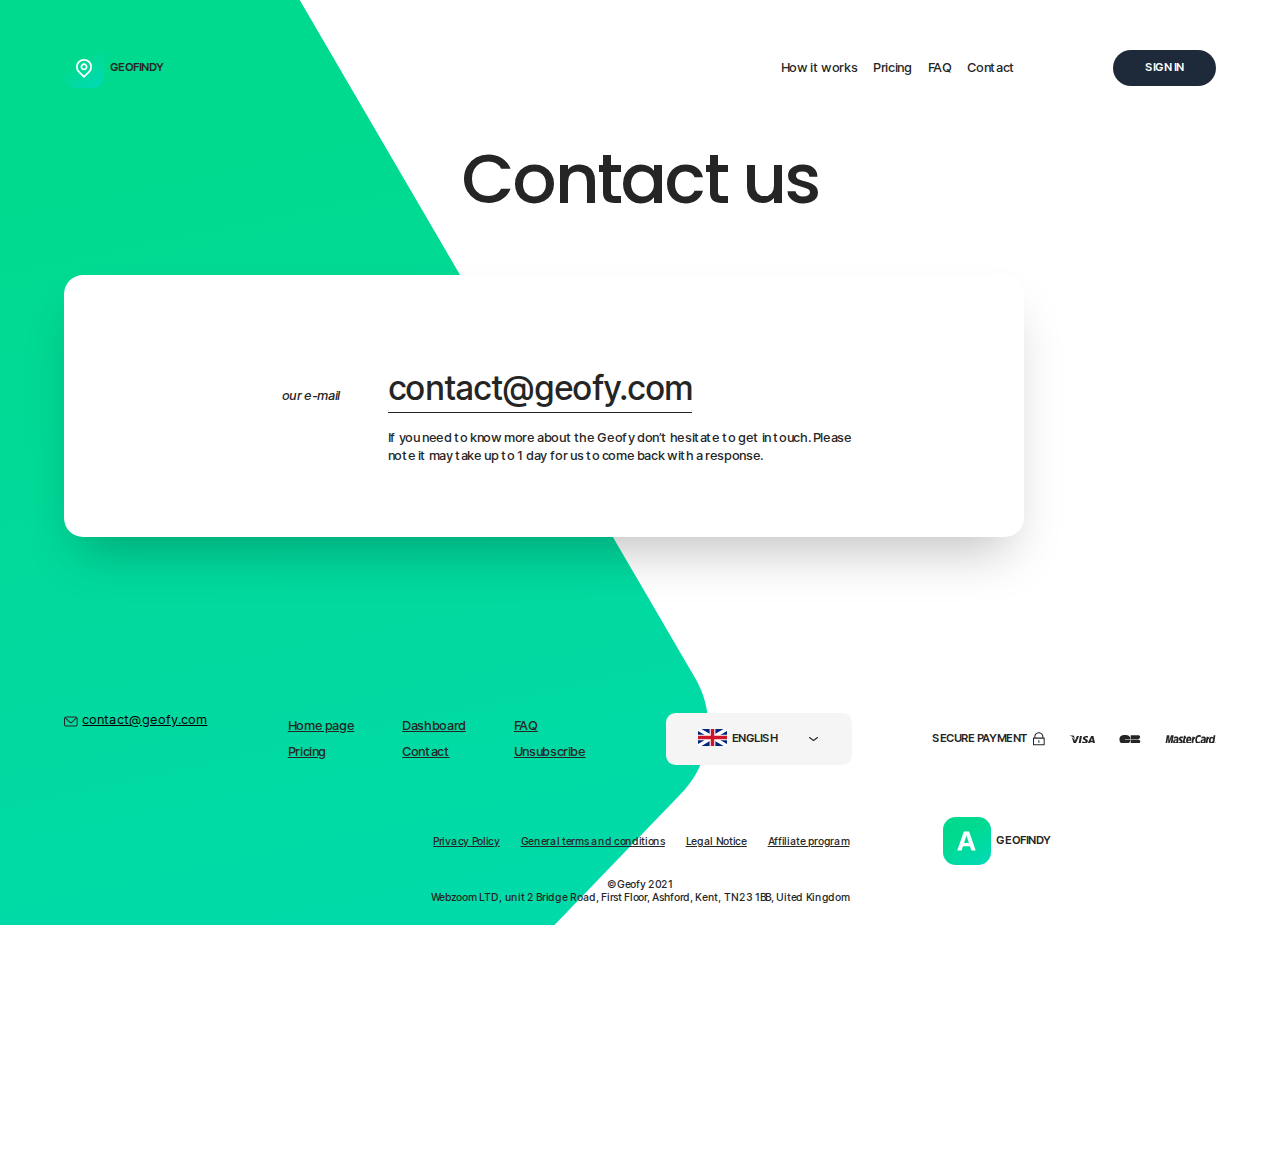
==== commit f455fb4d: "Последняя полная версия" ====
--- a/contact.html
+++ b/contact.html
@@ -22,9 +22,41 @@
 </head>
 
 <body>
+  <div class="popup popup-sing-in">
+    <div class="popup__bgd"></div>
+    <div class="popup__content">
+      <div class="popup__close">
+        <svg width="20" height="21" viewBox="0 0 20 21" fill="none" xmlns="http://www.w3.org/2000/svg">
+          <line x1="1" y1="-1" x2="25.5501" y2="-1" transform="matrix(0.705776 0.708435 -0.705776 0.708435 0 2)" stroke="#DDE4EE" stroke-width="2" stroke-linecap="round" />
+          <line x1="1" y1="-1" x2="25" y2="-1" transform="matrix(0.707107 -0.707107 0.704442 0.709762 1.24414 20.9827)" stroke="#DDE4EE" stroke-width="2" stroke-linecap="round" />
+        </svg>
+      </div>
+      <div class="popup__ico">
+        <img src="img/svg/popup-ico.svg" alt="Ico">
+      </div>
+      <h2>Sign in</h2>
+      <form action="#">
+        <label>
+          <p>E-mail <span>(required)</span>
+          </p>
+          <input placeholder="hey@geofy.com" pattern="[a-z0-9._%+-]+@[a-z0-9.-]+.[a-z]{2, 4}$" type="email">
+          <div class="error">The e-mail is not valid.</div>
+        </label>
+        <label>
+          <p>Password<span>(required)</span>
+          </p>
+          <input placeholder="********" type="password">
+        </label><a class="forgot" href="#">Forgot password?</a>
+        <button class="btn">Sign in</button>
+      </form>
+    </div>
+  </div>
   <header>
     <div class="wrapper">
-      <div class="header"><a class="header__logo" href="index.html">App Logotype</a>
+      <div class="header">
+        <a class="header__logo" href="index.html">
+          <img src="img/svg/logo.svg" alt="Logo"><span>Geofindy</span>
+        </a>
         <nav class="header__menu">
           <ul>
             <li><a href="index.html#how-id">How it works</a>
@@ -37,12 +69,17 @@
             </li>
           </ul>
         </nav>
-        <button class="header__singin btn">Sign in</button>
+        <button class="header__singin btn" data-popup="sing-in">Sign in</button>
+        <div class="header__burger">
+          <div class="line"></div>
+          <div class="line"></div>
+        </div>
       </div>
     </div>
   </header>
-  <div class="body-bgd_bottom">
-    <img src="img/svg/bg-vector-element-bottom-3.svg" alt="bgd">
+  <div class="body-bgd_bottom bgd-contact-b">
+    <img class="desk" src="img/svg/bg-vector-element-bottom-3.svg" alt="bgd">
+    <img class="mob" src="img/svg/bg-vector-element-bottom-3-mob.svg" alt="bgd">
   </div>
   <main class="page-contact">
     <div class="wrapper">
@@ -151,7 +188,7 @@
             </li>
           </ul>
           <a class="footer__logo" href="#">
-            <img src="img/svg/logo-footer.svg" alt="Logo"><span>Logotype</span>
+            <img src="img/svg/logo-footer.svg" alt="Logo"><span>Geofindy</span>
           </a>
         </div>
         <div class="footer__copyright">©Geofy 2021</div>
--- a/css/style.css
+++ b/css/style.css
@@ -263,12 +263,18 @@
   right: 0;
   z-index: -1
 }
+.body-bgd_top .mob {
+  display: none
+}
 .body-bgd_bottom {
   position: absolute;
   bottom: 0;
   left: 0;
   z-index: -1
 }
+.body-bgd_bottom .mob {
+  display: none
+}
 .header {
   padding-top: 60px;
   padding-bottom: 76px;
@@ -278,6 +284,17 @@
   -webkit-box-align: center;
   -ms-flex-align: center;
   align-items: center
+}
+.header__burger {
+  margin-left: 30px;
+  cursor: pointer;
+  display: none
+}
+.header__burger .line {
+  height: 2px;
+  width: 32px;
+  background: #252525;
+  margin: 6px 0
 }
 .header__logo {
   font-weight: 600;
@@ -285,7 +302,20 @@
   line-height: 100%;
   letter-spacing: -.04em;
   text-transform: uppercase;
-  color: #252525
+  color: #252525;
+  display: -webkit-box;
+  display: -ms-flexbox;
+  display: flex;
+  -webkit-box-align: center;
+  -ms-flex-align: center;
+  align-items: center
+}
+.header__logo img {
+  width: 50px;
+  height: 50px
+}
+.header__logo span {
+  margin-left: 7px
 }
 .header__menu {
   margin-left: auto
@@ -929,8 +959,23 @@
   margin-top: auto;
   margin-bottom: auto
 }
+.footer__payment span {
+  font-weight: 600;
+  font-size: 14px;
+  line-height: 120%;
+  letter-spacing: -.04em;
+  text-transform: uppercase;
+  color: #252525;
+  margin-right: 5px
+}
 .footer__payment li {
-  margin-left: 30px
+  margin-left: 30px;
+  display: -webkit-box;
+  display: -ms-flexbox;
+  display: flex;
+  -webkit-box-align: center;
+  -ms-flex-align: center;
+  align-items: center
 }
 .footer__top {
   display: -webkit-box;
@@ -1262,8 +1307,633 @@
   display: block;
   margin-top: 0
 }
+.popup {
+  position: fixed;
+  top: 0;
+  left: 0;
+  width: 100%;
+  height: 100%;
+  z-index: 999;
+  display: none
+}
+.popup_open {
+  display: -webkit-box;
+  display: -ms-flexbox;
+  display: flex;
+  -webkit-box-align: center;
+  -ms-flex-align: center;
+  align-items: center;
+  -webkit-box-pack: center;
+  -ms-flex-pack: center;
+  justify-content: center
+}
+.popup form {
+  margin-top: 80px
+}
+.popup label:first-child {
+  margin-bottom: 30px;
+  display: block
+}
+.popup label input:focus:valid {
+  border: 1px solid #01da8f
+}
+.popup label .error {
+  font-weight: 500;
+  font-size: 13px;
+  line-height: 120%;
+  letter-spacing: -.03em;
+  color: #f44545;
+  margin-top: 2px;
+  display: none
+}
+.popup label input:invalid {
+  border: 1px solid red
+}
+.popup label input:invalid + .error {
+  display: block
+}
+.popup label p {
+  font-weight: 600;
+  font-size: 14px;
+  line-height: 100%;
+  letter-spacing: -.04em;
+  text-transform: uppercase;
+  color: #252525
+}
+.popup label p span {
+  font-weight: 500;
+  font-size: 13px;
+  line-height: 120%;
+  margin-left: 2px;
+  text-transform: lowercase;
+  letter-spacing: -.03em;
+  color: #252525
+}
+.popup input {
+  border: 1px solid rgba(30,42,58,.2);
+  border-radius: 6px;
+  font-weight: 500;
+  font-size: 16px;
+  line-height: 140%;
+  height: 54px;
+  margin-top: 10px;
+  padding-left: 40px;
+  letter-spacing: -.03em;
+  width: 100%;
+  outline: 0
+}
+.popup input::-webkit-input-placeholder {
+  color: #252525;
+  opacity: .2
+}
+.popup input::-moz-placeholder {
+  color: #252525;
+  opacity: .2
+}
+.popup input:-ms-input-placeholder {
+  color: #252525;
+  opacity: .2
+}
+.popup input::-ms-input-placeholder {
+  color: #252525;
+  opacity: .2
+}
+.popup input::placeholder {
+  color: #252525;
+  opacity: .2
+}
+.popup .forgot {
+  font-weight: 500;
+  font-size: 16px;
+  line-height: 140%;
+  margin-bottom: 40px;
+  margin-top: 10px;
+  text-decoration: underline;
+  display: block;
+  opacity: .4;
+  letter-spacing: -.03em;
+  color: #252525
+}
+.popup .forgot:hover {
+  opacity: .6
+}
+.popup h2 {
+  font-family: Poppins;
+  font-weight: 500;
+  font-size: 42px;
+  line-height: 100%;
+  margin-top: 10px;
+  letter-spacing: -.04em;
+  color: #252525
+}
+.popup__close {
+  position: absolute;
+  top: 40px;
+  right: 40px;
+  cursor: pointer
+}
+.popup__bgd {
+  background: rgba(245,245,245,.8);
+  -webkit-backdrop-filter: blur(4px);
+  backdrop-filter: blur(4px);
+  position: absolute;
+  top: 0;
+  left: 0;
+  width: 100%;
+  height: 100%;
+  z-index: 1
+}
+.popup__content {
+  width: 100%;
+  position: relative;
+  z-index: 2;
+  max-width: 600px;
+  padding: 80px 120px;
+  background: #fff
+}
 @media screen and (max-width:1440px) {
   body {
     zoom: .8
   }
+}
+@media screen and (max-width:992px) {
+  body {
+    zoom: 1
+  }
+  .big-block {
+    padding: 30px 15px
+  }
+  .block-1 .rht__img {
+    width: 200px;
+    margin-right: 50px
+  }
+  .block-1 .rht__bgd img {
+    width: 240px;
+    display: block
+  }
+  .block-1 .sides__lft {
+    margin-top: 0
+  }
+  .block-1 .rht__block {
+    bottom: 20px;
+    right: 10px
+  }
+  h1 {
+    font-size: 60px;
+    line-height: 90%
+  }
+  .block-1 .subtitle {
+    margin-top: 30px
+  }
+  .block-3 .sides {
+    display: block
+  }
+  .block-3 .sides__rht {
+    margin-left: 0;
+    margin-top: 60px
+  }
+  .block-3 .sides__lft {
+    margin-left: 0;
+    text-align: center
+  }
+  .block-3__bgd {
+    display: none
+  }
+  .block-3 ul {
+    margin-left: 0;
+    margin-top: 30px;
+    margin-bottom: 30px
+  }
+  .block-3__start {
+    margin: 0 auto
+  }
+  .block-3 h2 {
+    font-size: 50px
+  }
+  .block-4 ol {
+    display: block
+  }
+  .block-4 li {
+    margin: 30px 0
+  }
+  .footer__top {
+    display: block
+  }
+  .footer__menu {
+    display: block;
+    text-align: center
+  }
+  .footer__languages {
+    width: -webkit-fit-content;
+    width: -moz-fit-content;
+    width: fit-content;
+    margin: 0 auto;
+    margin-top: 40px
+  }
+  .footer__payment {
+    -webkit-box-pack: center;
+    -ms-flex-pack: center;
+    justify-content: center;
+    margin-top: 40px
+  }
+  .footer__center {
+    display: block
+  }
+  .footer__info {
+    margin-left: 0;
+    -webkit-box-pack: center;
+    -ms-flex-pack: center;
+    justify-content: center
+  }
+  .footer__logo {
+    margin-top: 40px;
+    margin-left: 0;
+    -webkit-box-pack: center;
+    -ms-flex-pack: center;
+    justify-content: center
+  }
+  .footer__email {
+    -webkit-box-pack: center;
+    -ms-flex-pack: center;
+    justify-content: center;
+    margin-bottom: 40px
+  }
+  .header__menu {
+    position: fixed;
+    top: 0;
+    left: 0;
+    width: 100%;
+    height: 100vh;
+    background: #fff;
+    z-index: 10;
+    top: -100vh;
+    -webkit-transition: all .3s ease;
+    -o-transition: all .3s ease;
+    transition: all .3s ease
+  }
+  .header__menu ul {
+    display: -webkit-box;
+    display: -ms-flexbox;
+    display: flex;
+    -webkit-box-orient: vertical;
+    -webkit-box-direction: normal;
+    -ms-flex-direction: column;
+    flex-direction: column;
+    -webkit-box-pack: center;
+    -ms-flex-pack: center;
+    justify-content: center;
+    -webkit-box-align: center;
+    -ms-flex-align: center;
+    align-items: center;
+    height: 100%
+  }
+  .header__menu a {
+    margin: 7px 0;
+    display: block
+  }
+  .header__singin {
+    margin-left: auto
+  }
+  .btn {
+    font-size: 12px
+  }
+  .header__burger {
+    display: block
+  }
+  .header__burger .line {
+    -webkit-transition: all .3s ease;
+    -o-transition: all .3s ease;
+    transition: all .3s ease
+  }
+  .header__burger,
+  .header__logo,
+  .header__singin {
+    position: relative;
+    z-index: 11
+  }
+  .header_open {
+    position: fixed;
+    z-index: 13;
+    width: 100%;
+    left: 0;
+    top: 0;
+    padding-left: 15px;
+    padding-right: 15px
+  }
+  .header_open .header__menu {
+    top: 0
+  }
+  .header_open .header__burger .line {
+    width: 21px
+  }
+  .header_open .header__burger .line:first-child {
+    -webkit-transform: rotate(45deg) translate(4px,3px);
+    -ms-transform: rotate(45deg) translate(4px,3px);
+    transform: rotate(45deg) translate(4px,3px)
+  }
+  .header_open .header__burger .line:last-child {
+    -webkit-transform: rotate(-45deg) translate(3px,-2px);
+    -ms-transform: rotate(-45deg) translate(3px,-2px);
+    transform: rotate(-45deg) translate(3px,-2px)
+  }
+}
+@media screen and (max-width:768px) {
+  body .wrapper h2 {
+    font-size: 32px;
+    line-height: 100%
+  }
+  .block-1 .sides {
+    display: block
+  }
+  .footer__logo img {
+    width: 50px;
+    height: 50px
+  }
+  .header__logo img {
+    width: 40px;
+    height: 40px
+  }
+  .header__logo {
+    font-size: 12px
+  }
+  .block-1 .rht__bgd {
+    bottom: 100px;
+    left: 50%;
+    top: auto;
+    -webkit-transform: translateX(-50%);
+    -ms-transform: translateX(-50%);
+    transform: translateX(-50%);
+    height: auto;
+    display: -webkit-box;
+    display: -ms-flexbox;
+    display: flex;
+    -webkit-box-align: end;
+    -ms-flex-align: end;
+    align-items: flex-end
+  }
+  .block-1 .rht__img {
+    margin: 0 auto;
+    display: block
+  }
+  .block-1 .rht__block {
+    bottom: 130px;
+    right: auto;
+    left: 30%;
+    -webkit-transform: translateX(-50%);
+    -ms-transform: translateX(-50%);
+    transform: translateX(-50%);
+    padding: 15px 10px;
+    max-width: 152px;
+    border-radius: 12px
+  }
+  .block-1 .top__lft span {
+    font-size: 5px
+  }
+  .block-1 .block__top data {
+    font-size: 6px
+  }
+  .block-1 .block__top data:after {
+    min-width: 6px;
+    width: 6px;
+    height: 6px;
+    margin-left: 5px
+  }
+  .block-1 .block__top {
+    margin-bottom: 20px
+  }
+  .block-1 .block__top svg {
+    width: 6px
+  }
+  .block-1 .rht__block a {
+    font-size: 7px
+  }
+  .block-1 .rht__block p {
+    font-size: 6px
+  }
+  .block-1 .top__lft {
+    padding: 2px 3px
+  }
+  .body-bgd_bottom {
+    bottom: 1400px
+  }
+  .body-bgd_top {
+    top: 158px
+  }
+  .body-bgd_bottom .desk,
+  .body-bgd_top .desk {
+    display: none
+  }
+  .body-bgd_bottom .mob,
+  .body-bgd_top .mob {
+    display: block
+  }
+  .block-1 .input button span {
+    display: none
+  }
+  .block-1 .input button {
+    margin-left: auto;
+    min-width: 48px;
+    width: 48px;
+    height: 48px;
+    border-radius: 50%;
+    background: #f44545;
+    display: -webkit-box;
+    display: -ms-flexbox;
+    display: flex;
+    -webkit-box-align: center;
+    -ms-flex-align: center;
+    align-items: center;
+    -webkit-box-pack: center;
+    -ms-flex-pack: center;
+    justify-content: center
+  }
+  .block-1 .input button path {
+    stroke: #fff
+  }
+  .block-1 .input {
+    padding: 6px 8px;
+    padding-left: 40px
+  }
+  .block-1 .sides__rht {
+    margin-top: 60px
+  }
+  .block-2__info_1,
+  .block-2__info_2,
+  .block-2__info_3,
+  .block-2__info_4 {
+    margin: 30px 0;
+    -webkit-box-pack: start;
+    -ms-flex-pack: start;
+    justify-content: flex-start
+  }
+  .block-2__map img {
+    width: 100%
+  }
+  .bgd-faq-t {
+    top: 0
+  }
+  .bgd-faq-b {
+    bottom: 313px
+  }
+  .big-block {
+    margin-bottom: 80px
+  }
+  .page-contact__block .block__lft {
+    display: none
+  }
+  .page-contact__block a {
+    margin-right: 0;
+    font-size: 26px;
+    line-height: 100%;
+    margin: 0 auto;
+    padding-bottom: 2px
+  }
+  .page-contact__block p {
+    font-size: 15px;
+    text-align: center;
+    margin-top: 20px
+  }
+  .bgd-contact-b {
+    top: 0
+  }
+  .page-privacy hr {
+    margin: 30px 0
+  }
+  .page-privacy h3 {
+    margin-top: 20px
+  }
+  .bgd-policy-t {
+    top: 0
+  }
+  .bgd-policy-b {
+    bottom: 400px
+  }
+  .page-contact h1,
+  .page-faq h1,
+  .page-privacy h1 {
+    margin-bottom: 40px
+  }
+  .page-pricing__bgd {
+    display: none
+  }
+  .block-1 .sides__rht {
+    padding: 30px 15px
+  }
+  .page-pricing .top__price .top {
+    font-size: 42px;
+    line-height: 100%
+  }
+  .page-pricing__prices p {
+    font-size: 15px
+  }
+  .page-pricing .prices__top {
+    margin-bottom: 30px
+  }
+  .page-pricing ul {
+    margin-top: 40px
+  }
+  .page-pricing ul {
+    display: block
+  }
+  .page-pricing img {
+    width: 50px;
+    height: 50px
+  }
+  .page-pricing__prices .btn {
+    margin-top: 40px
+  }
+  .page-pricing li {
+    width: 100%;
+    margin-left: 10px
+  }
+  .page-pricing li span {
+    font-size: 15px
+  }
+  .footer__logo {
+    margin: 40px 0
+  }
+}
+@media screen and (max-width:576px) {
+  h1 {
+    font-size: 42px;
+    line-height: 90%;
+    margin-right: 8px
+  }
+  .top__circle svg {
+    width: 20px;
+    height: 20px
+  }
+  .page-faq__block h2 {
+    font-size: 26px;
+    line-height: 100%;
+    margin-bottom: 10px
+  }
+  .page-faq__block p {
+    font-size: 15px;
+    line-height: 140%
+  }
+  ol li:before {
+    margin-top: 0;
+    margin-right: 30px
+  }
+  .block-3 .sides__lft img {
+    width: 167px
+  }
+  .popup__content {
+    padding: 60px 15px;
+    margin: 0 15px;
+    border-radius: 24px
+  }
+  .popup h2 {
+    font-size: 26px;
+    line-height: 100%;
+    text-align: center
+  }
+  .popup__ico {
+    text-align: center
+  }
+  .popup__ico img {
+    width: 50px;
+    height: 50px
+  }
+  .popup form {
+    margin-top: 60px
+  }
+  .popup input {
+    font-size: 15px
+  }
+  .popup label:first-child {
+    margin-bottom: 20px
+  }
+  .footer__payment {
+    margin-left: -10px;
+    margin-right: -10px
+  }
+  .footer__center {
+    margin-top: 40px
+  }
+  .footer__payment li {
+    margin: 0 10px
+  }
+  .block-2,
+  .block-3,
+  .block-4 {
+    margin: 60px 0;
+    padding: 0
+  }
+  footer {
+    margin-top: 60px
+  }
+  .header {
+    padding-top: 30px;
+    padding-bottom: 80px
+  }
+  .footer__info {
+    display: block;
+    text-align: center
+  }
+  .footer__info a {
+    margin: 15px 0;
+    display: block
+  }
 }